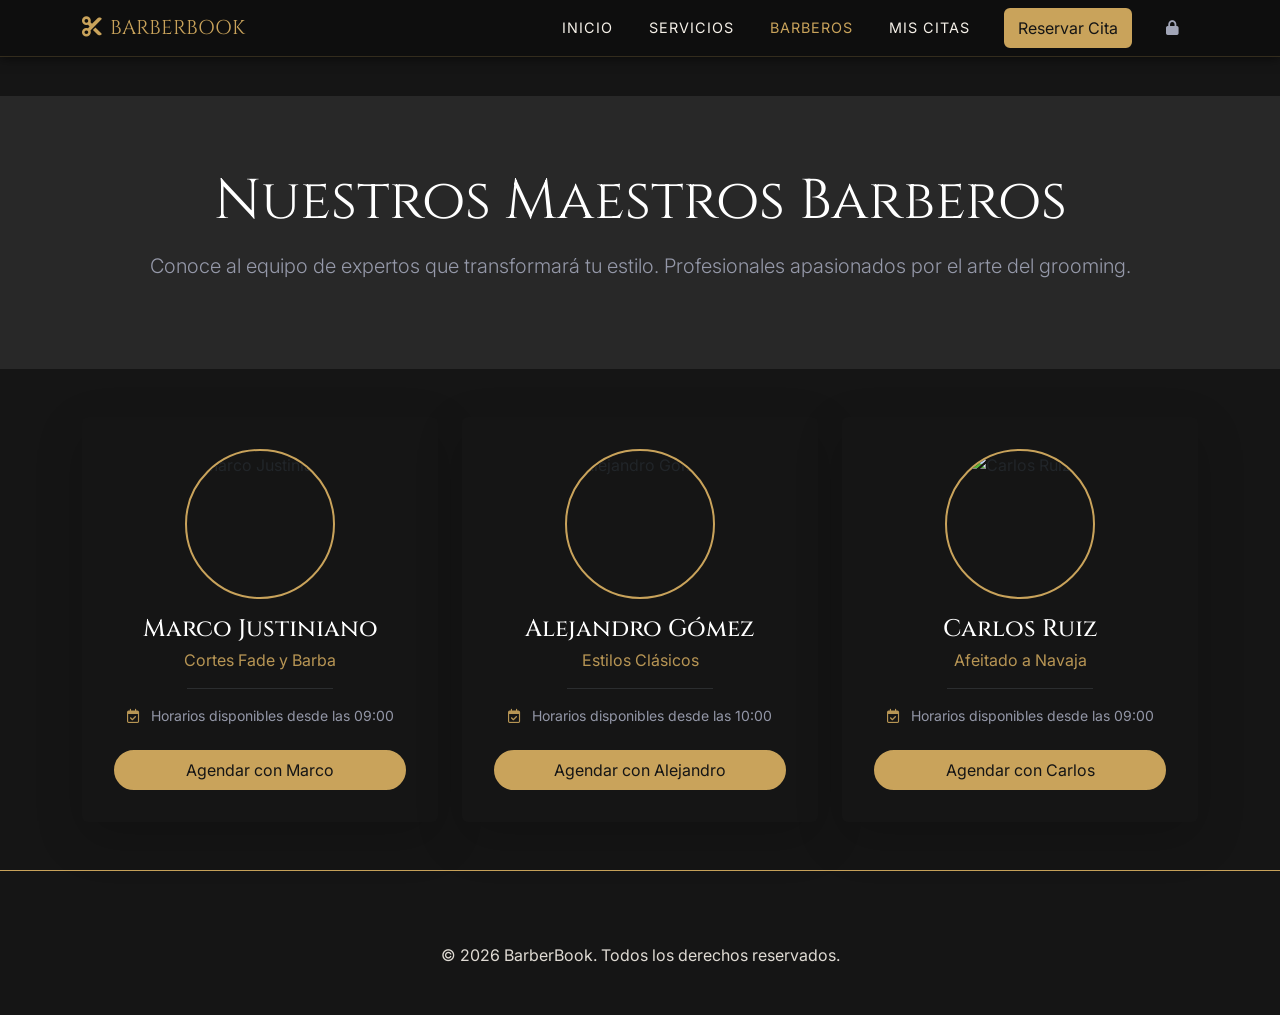
==== pages/barberos.html @ 081d2c62 "Initial commit - BarberBook Frontend Prototype" ====
<!DOCTYPE html>
<html lang="es">
<head>
    <meta charset="UTF-8">
    <meta name="viewport" content="width=device-width, initial-scale=1.0">
    <title>Barberos | BarberBook</title>
    
    <!-- Google Fonts -->
    <link rel="preconnect" href="https://fonts.googleapis.com">
    <link rel="preconnect" href="https://fonts.gstatic.com" crossorigin>
    <link href="https://fonts.googleapis.com/css2?family=Cinzel:wght@400;600;700&family=Inter:wght@300;400;600&display=swap" rel="stylesheet">
    
    <!-- Bootstrap 5 CSS -->
    <link href="https://cdn.jsdelivr.net/npm/bootstrap@5.3.2/dist/css/bootstrap.min.css" rel="stylesheet">
    
    <!-- Custom CSS -->
    <link rel="stylesheet" href="../assets/css/styles.css">
    
    <!-- FontAwesome for Icons -->
    <link rel="stylesheet" href="https://cdnjs.cloudflare.com/ajax/libs/font-awesome/6.4.2/css/all.min.css">
</head>
<body class="pt-5">

    <!-- Navbar -->
    <nav class="navbar navbar-expand-lg fixed-top premium-navbar" style="background-color: rgba(15, 15, 15, 0.98); box-shadow: 0 2px 10px rgba(0,0,0,0.5);">
        <div class="container">
            <a class="navbar-brand text-gold brand-font" href="../index.html">
                <i class="fa-solid fa-scissors me-2"></i>BARBERBOOK
            </a>
            <button class="navbar-toggler custom-toggler" type="button" data-bs-toggle="collapse" data-bs-target="#navbarNav" aria-controls="navbarNav" aria-expanded="false" aria-label="Toggle navigation">
                <span class="navbar-toggler-icon"></span>
            </button>
            <div class="collapse navbar-collapse" id="navbarNav">
                <ul class="navbar-nav ms-auto align-items-center">
                    <li class="nav-item">
                        <a class="nav-link" href="../index.html">Inicio</a>
                    </li>
                    <li class="nav-item">
                        <a class="nav-link" href="servicios.html">Servicios</a>
                    </li>
                    <li class="nav-item">
                        <a class="nav-link active" href="barberos.html">Barberos</a>
                    </li>
                    <li class="nav-item">
                        <a class="nav-link" href="mis-citas.html">Mis Citas</a>
                    </li>
                    <li class="nav-item ms-lg-3 mt-3 mt-lg-0">
                        <a class="btn btn-gold" href="reservar.html">Reservar Cita</a>
                    </li>
                    <li class="nav-item ms-lg-3 mt-3 mt-lg-0">
                        <a class="nav-link text-muted" href="admin/dashboard.html" title="Panel Administrativo"><i class="fa-solid fa-lock"></i></a>
                    </li>
                </ul>
            </div>
        </div>
    </nav>

    <!-- Header Section -->
    <section class="py-5 mt-5 bg-darker">
        <div class="container text-center py-4">
            <h1 class="display-4 brand-font text-white mb-3">Nuestros Maestros Barberos</h1>
            <p class="lead text-muted max-w-700 mx-auto">Conoce al equipo de expertos que transformará tu estilo. Profesionales apasionados por el arte del grooming.</p>
        </div>
    </section>

    <!-- Barbers Grid -->
    <section class="py-5">
        <div class="container">
            <div class="row g-4" id="barberos-container">
                <!-- Tarjetas dinámicas aquí -->
            </div>
        </div>
    </section>

    <!-- Footer -->
    <footer class="footer-section py-5 bg-black border-top border-gold mt-auto">
        <div class="container">
            <div class="row mt-4">
                <div class="col-12 text-center text-muted">
                    <p class="mb-0">&copy; 2026 BarberBook. Todos los derechos reservados.</p>
                </div>
            </div>
        </div>
    </footer>

    <!-- Bootstrap JS -->
    <script src="https://cdn.jsdelivr.net/npm/bootstrap@5.3.2/dist/js/bootstrap.bundle.min.js"></script>
    <!-- Custom JS -->
    <script src="../assets/js/storage.js"></script>
    <script src="../assets/js/barberos.js"></script>
</body>
</html>
---- assets/css/styles.css ----
/* 
    BarberBook Stylesheet
    Palette:
    Darkest: #151515
    Dark: #282828
    Gold: #C9A35B
    Light/Off-white: #F5F0E8
    White: #FFFFFF
*/

:root {
    --bg-black: #151515;
    --bg-darker: #282828;
    --gold: #C9A35B;
    --gold-hover: #b59250;
    --off-white: #F5F0E8;
    --white: #FFFFFF;
    --font-brand: 'Cinzel', serif;
    --font-body: 'Inter', sans-serif;
}

body {
    background-color: var(--bg-black);
    color: var(--off-white);
    font-family: var(--font-body);
}

.brand-font {
    font-family: var(--font-brand);
}

.text-gold {
    color: var(--gold) !important;
}

.bg-darker {
    background-color: var(--bg-darker) !important;
}

.bg-black {
    background-color: var(--bg-black) !important;
}

.border-gold {
    border-color: var(--gold) !important;
}

/* Fix text contrast for dark background */
.text-muted {
    color: #a1a5b7 !important;
}

::-webkit-input-placeholder {
    color: #a1a5b7 !important;
}
::-moz-placeholder {
    color: #a1a5b7 !important;
}
:-ms-input-placeholder {
    color: #a1a5b7 !important;
}
::placeholder {
    color: #a1a5b7 !important;
}

/* Typography */
h1, h2, h3, h4, h5, h6 {
    font-family: var(--font-brand);
    color: var(--white);
}

p {
    color: var(--off-white);
    opacity: 0.9;
}

/* Buttons */
.btn-gold {
    background-color: var(--gold);
    color: var(--bg-black);
    border: 2px solid var(--gold);
    transition: all 0.3s ease;
}

.btn-gold:hover {
    background-color: transparent;
    color: var(--gold);
    border: 2px solid var(--gold);
}

.btn-outline-light {
    border: 2px solid var(--white);
    transition: all 0.3s ease;
}

.btn-outline-light:hover {
    background-color: var(--white);
    color: var(--bg-black);
}

/* Navbar */
.premium-navbar {
    background-color: rgba(21, 21, 21, 0.95);
    backdrop-filter: blur(10px);
    border-bottom: 1px solid rgba(201, 163, 91, 0.2);
    transition: all 0.3s ease;
}

.premium-navbar .nav-link {
    color: var(--off-white);
    text-transform: uppercase;
    font-size: 0.9rem;
    letter-spacing: 1px;
    margin: 0 10px;
    transition: color 0.3s ease;
}

.premium-navbar .nav-link:hover, .premium-navbar .nav-link.active {
    color: var(--gold);
}

.custom-toggler {
    border-color: var(--gold);
}
.custom-toggler .navbar-toggler-icon {
    background-image: url("data:image/svg+xml;charset=utf8,%3Csvg viewBox='0 0 32 32' xmlns='http://www.w3.org/2000/svg'%3E%3Cpath stroke='rgba(201, 163, 91, 1)' stroke-width='2' stroke-linecap='round' stroke-miterlimit='10' d='M4 8h24M4 16h24M4 24h24'/%3E%3C/svg%3E");
}

/* Hero Section */
.hero-section {
    position: relative;
    height: 100vh;
    background-image: url('https://images.unsplash.com/photo-1585747860715-2ba37e788b70?ixlib=rb-4.0.3&auto=format&fit=crop&w=1920&q=80');
    background-size: cover;
    background-position: center;
    background-attachment: fixed;
}

.hero-overlay {
    position: absolute;
    top: 0;
    left: 0;
    width: 100%;
    height: 100%;
    background: linear-gradient(to bottom, rgba(21, 21, 21, 0.7), rgba(21, 21, 21, 0.95));
}

.hero-content {
    animation: fadeIn 1.5s ease-out;
}

@keyframes fadeIn {
    from { opacity: 0; transform: translateY(20px); }
    to { opacity: 1; transform: translateY(0); }
}

/* Features */
.feature-card {
    background-color: var(--bg-black);
    border-radius: 10px;
    border: 1px solid rgba(255,255,255,0.05);
    transition: transform 0.3s ease, border-color 0.3s ease;
    height: 100%;
}

.feature-card:hover {
    transform: translateY(-10px);
    border-color: var(--gold);
}

/* Footer links */
.footer-links a {
    color: var(--off-white);
    text-decoration: none;
    transition: color 0.3s ease;
}

.footer-links a:hover {
    color: var(--gold);
}
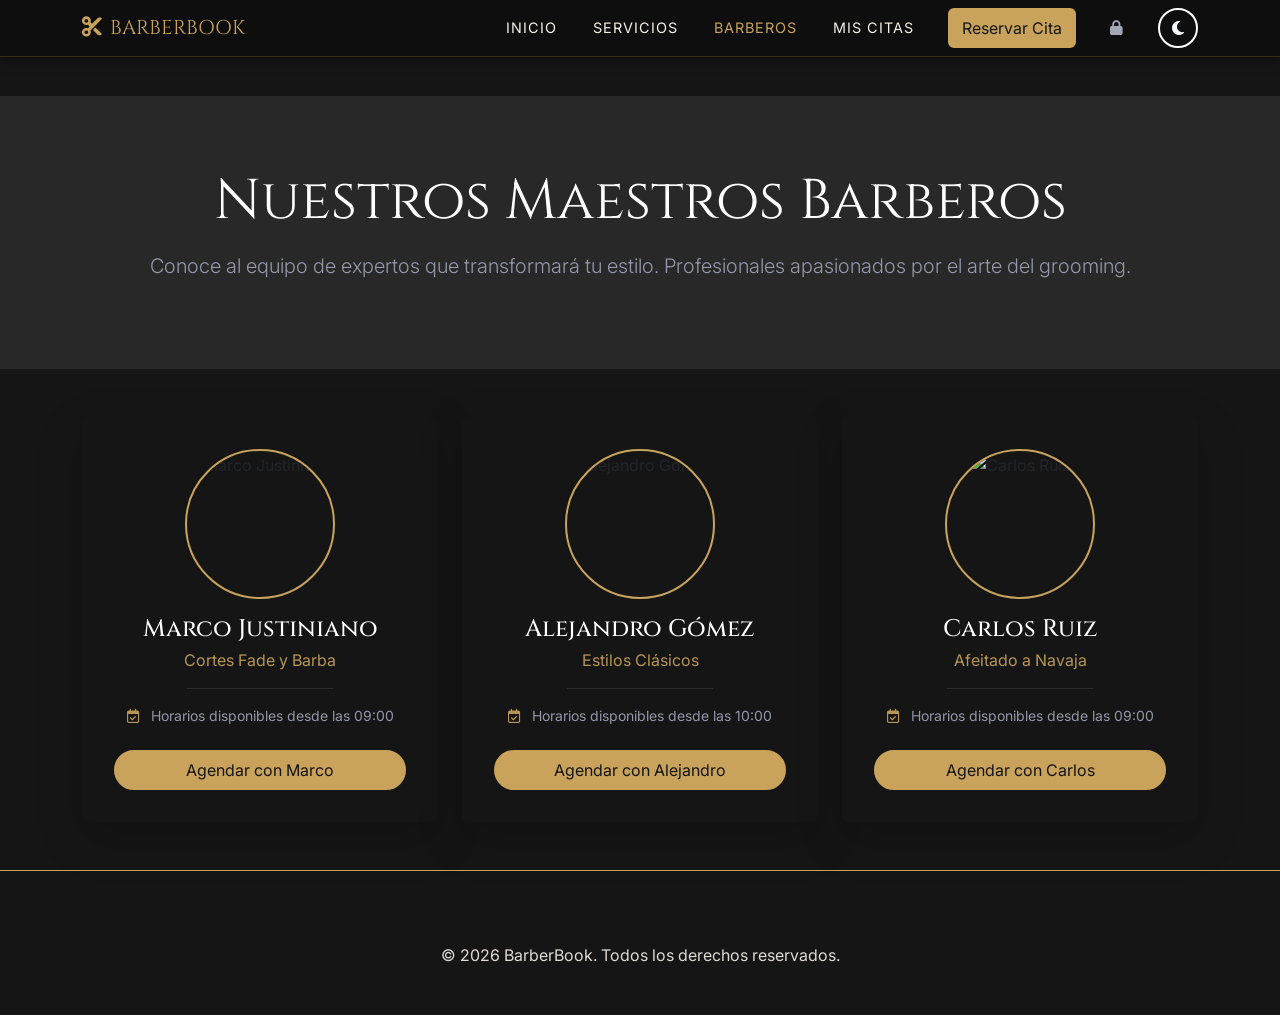
==== commit 09210a36: "feat(ui): agregar botón de cambio de tema en todas las páginas" ====
--- a/pages/barberos.html
+++ b/pages/barberos.html
@@ -50,10 +50,26 @@
                     <li class="nav-item ms-lg-3 mt-3 mt-lg-0">
                         <a class="nav-link text-muted" href="admin/dashboard.html" title="Panel Administrativo"><i class="fa-solid fa-lock"></i></a>
                     </li>
+                    <li class="nav-item ms-lg-3 mt-3 mt-lg-0">
+                        <button id="theme-toggle" class="btn btn-outline-light rounded-circle" style="width: 40px; height: 40px; padding: 0;" onclick="toggleTheme()" title="Cambiar Tema">
+                            <i class="fa-solid fa-moon"></i>
+                        </button>
+                    </li>
                 </ul>
             </div>
         </div>
     </nav>
+
+    <script>
+        document.addEventListener('DOMContentLoaded', () => {
+            const current = document.documentElement.getAttribute('data-theme');
+            const icon = document.querySelector('#theme-toggle i');
+            if(icon && current === 'light') {
+                icon.classList.remove('fa-moon');
+                icon.classList.add('fa-sun');
+            }
+        });
+    </script>
 
     <!-- Header Section -->
     <section class="py-5 mt-5 bg-darker">
--- a/assets/css/styles.css
+++ b/assets/css/styles.css
@@ -19,6 +19,49 @@
     --font-body: 'Inter', sans-serif;
 }
 
+[data-theme="light"] {
+    --bg-black: #F5F0E8;
+    --bg-darker: #FFFFFF;
+    --off-white: #151515;
+    --white: #282828;
+    /* Hero section text should probably stay white because of the dark overlay, but we'll leave it simple for now */
+}
+
+/* Override Bootstrap Utility Classes for Light Theme */
+[data-theme="light"] .text-white,
+[data-theme="light"] .text-light {
+    color: var(--white) !important;
+}
+[data-theme="light"] .bg-black {
+    background-color: var(--bg-black) !important;
+}
+[data-theme="light"] .bg-dark {
+    background-color: var(--bg-darker) !important;
+}
+[data-theme="light"] .text-muted {
+    color: #666666 !important;
+}
+[data-theme="light"] .form-control,
+[data-theme="light"] .form-select {
+    color: var(--white) !important;
+}
+[data-theme="light"] .premium-navbar {
+    background-color: rgba(245, 240, 232, 0.98) !important;
+    border-bottom: 1px solid rgba(201, 163, 91, 0.4) !important;
+}
+[data-theme="light"] .hero-section .text-white,
+[data-theme="light"] .hero-section .text-light,
+[data-theme="light"] .hero-section p {
+    color: #FFFFFF !important;
+}
+[data-theme="light"] .footer-section .text-muted {
+    color: #888888 !important;
+}
+[data-theme="light"] .admin-card,
+[data-theme="light"] .admin-sidebar {
+    background-color: #FFFFFF;
+}
+
 body {
     background-color: var(--bg-black);
     color: var(--off-white);
